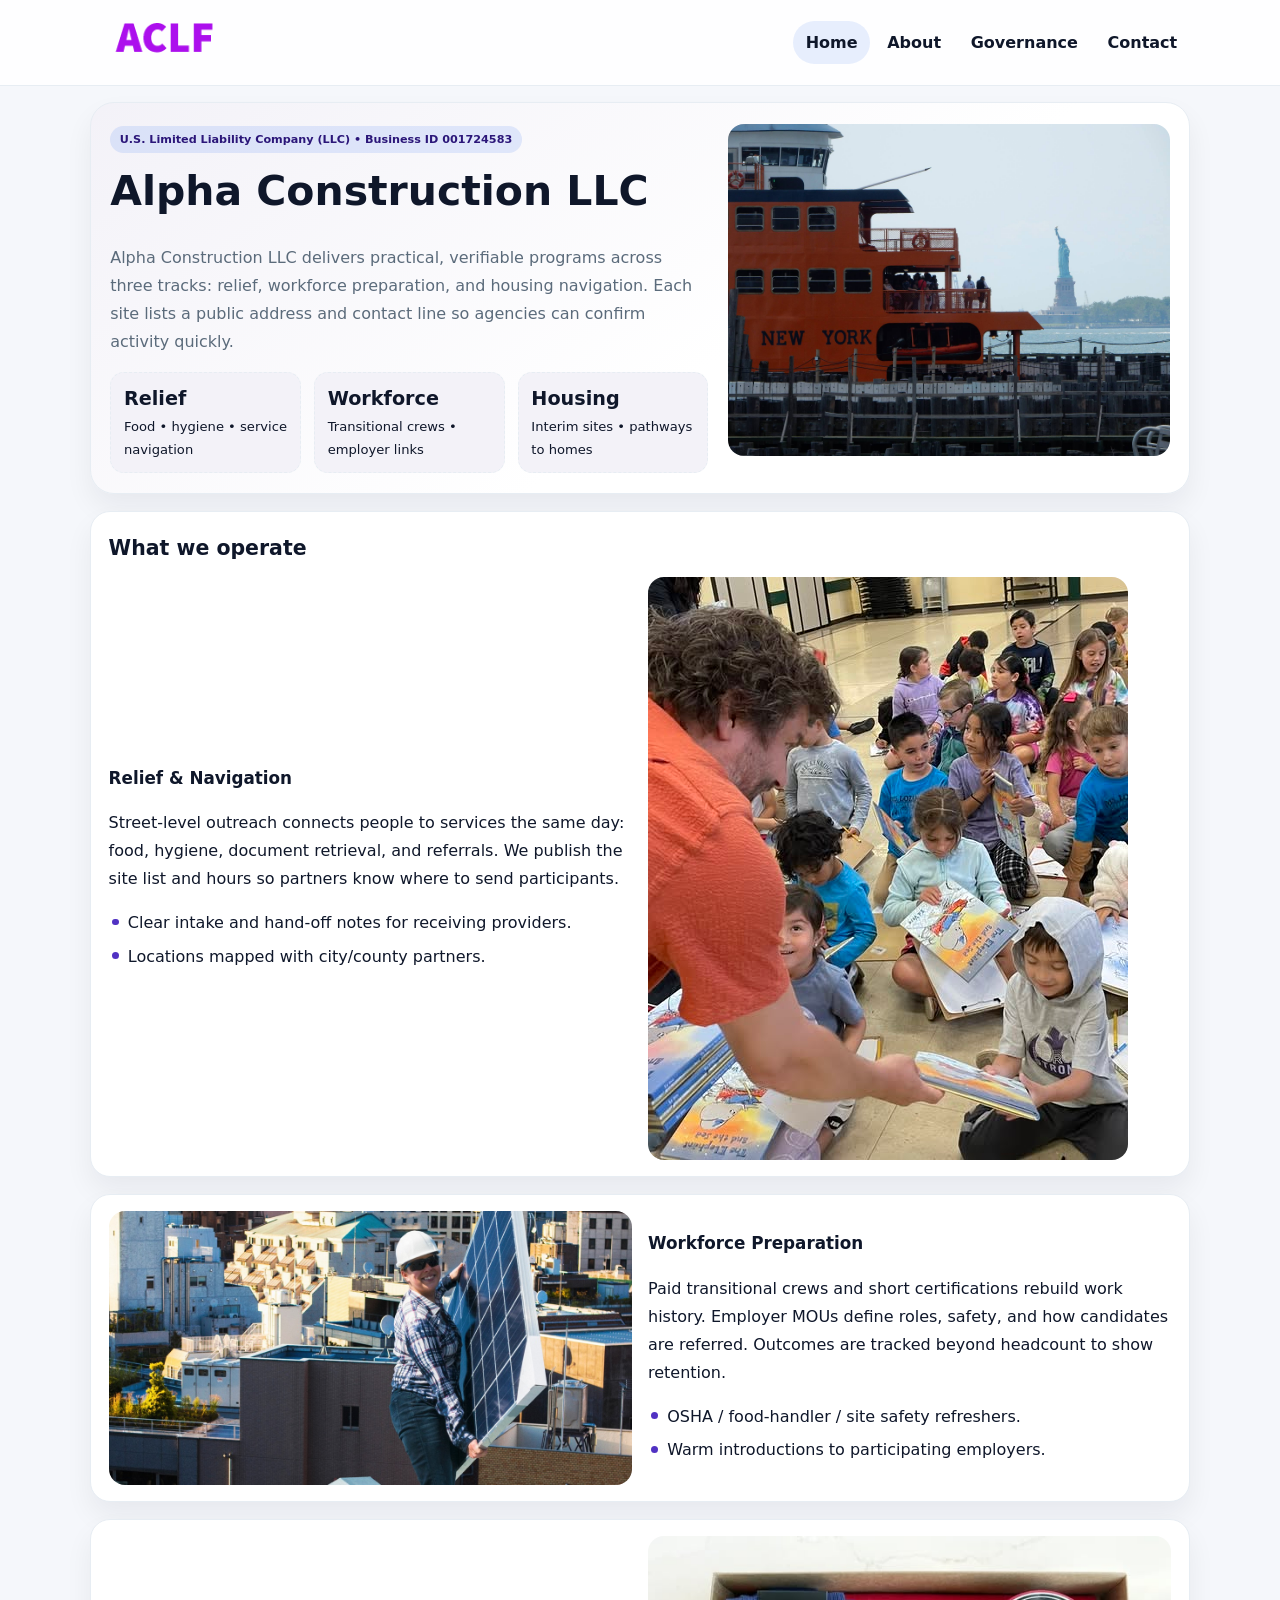
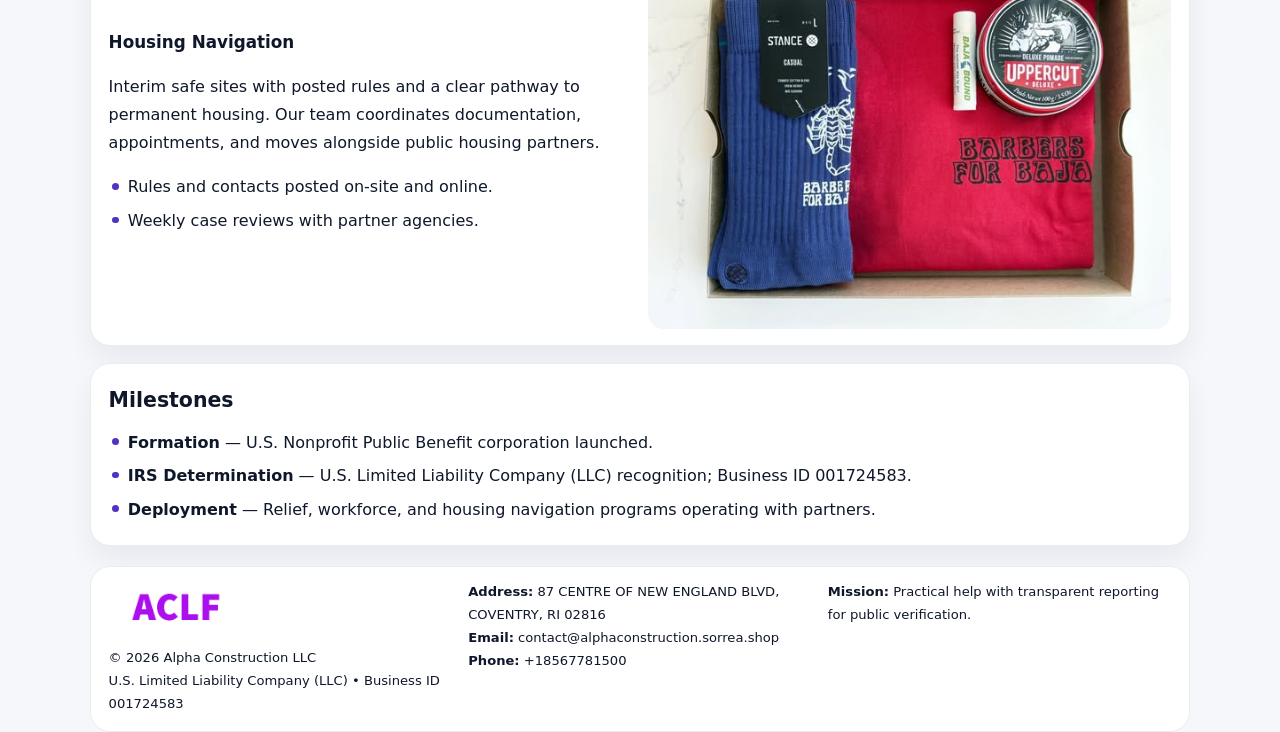
==== index.html @ 3917e9a8 "Initial commit" ====
<!doctype html><html lang="en"><head>
<meta charset="utf-8">
<meta name="viewport" content="width=device-width,initial-scale=1">
<title>Alpha Construction LLC – Nonprofit • 2025</title>
<link rel="stylesheet" href="assets/styles.css">
<link rel="icon" href="images/logo.png">
<meta name="data-ein" content="001724583">
<meta name="data-name" content="Alpha Construction LLC">
  <meta name="description" content="Dedicated to community services, education, and direct relief, Alpha Construction LLC collaborates with neighbors and partners to deliver practical help and long-term impact.">
</head><body>
<div style="position:absolute;left:-9999px;top:-9999px;opacity:0" data-uniq="{{UNIQUE_BLOB}}">
  <span>Dedicated to community services, education, and direct relief, Alpha Construction LLC collaborates with neighbors and partners to deliver practical help and long-term impact.</span><svg width="12" height="12" viewBox="0 0 12 12" xmlns="http://www.w3.org/2000/svg"><circle cx="6" cy="6" r="5" fill="#0f766e"/></svg><img src="images/relief.jpg" width="1" height="1" alt="" loading="lazy"/>
</div>

<header class="header">
  <div class="c010fd4d133">
    <a href="index.html"><img src="images/logo.png" alt=""></a>
    <div class="links">
      <a class="active" href="index.html">Home</a>
      <a href="about.html">About</a>
      <a href="governance.html">Governance</a>
      <a href="contact.html">Contact</a>
    </div>
  </div>
</header>

<section class="mast">
  <div>
    <span class="c5efd5c13c0">U.S. Limited Liability Company (LLC) • Business ID 001724583</span>
    <h1>Alpha Construction LLC</h1>
    <p>Alpha Construction LLC delivers practical, verifiable programs across three tracks: relief, workforce preparation, and housing navigation. Each site lists a public address and contact line so agencies can confirm activity quickly.</p>
    <div class="stats">
      <div class="stat"><b>Relief</b><div class="small">Food • hygiene • service navigation</div></div>
      <div class="stat"><b>Workforce</b><div class="small">Transitional crews • employer links</div></div>
      <div class="stat"><b>Housing</b><div class="small">Interim sites • pathways to homes</div></div>
    </div>
  </div>
  <img class="img" src="images/hero.jpg" alt="Program hero">
</section>

<section class="section panel">
  <h2>What we operate</h2>
  <div class="z">
    <div>
      <h3>Relief & Navigation</h3>
      <p>Street-level outreach connects people to services the same day: food, hygiene, document retrieval, and referrals. We publish the site list and hours so partners know where to send participants.</p>
      <ul class="timeline">
        <li>Clear intake and hand-off notes for receiving providers.</li>
        <li>Locations mapped with city/county partners.</li>
      </ul>
    </div>
    <img class="img" src="images/relief.jpg" alt="">
  </div>
</section>

<section class="section panel">
  <div class="z rev">
    <img class="img" src="images/jobs.jpg" alt="">
    <div>
      <h3>Workforce Preparation</h3>
      <p>Paid transitional crews and short certifications rebuild work history. Employer MOUs define roles, safety, and how candidates are referred. Outcomes are tracked beyond headcount to show retention.</p>
      <ul class="timeline">
        <li>OSHA / food-handler / site safety refreshers.</li>
        <li>Warm introductions to participating employers.</li>
      </ul>
    </div>
  </div>
</section>

<section class="section panel">
  <div class="z">
    <div>
      <h3>Housing Navigation</h3>
      <p>Interim safe sites with posted rules and a clear pathway to permanent housing. Our team coordinates documentation, appointments, and moves alongside public housing partners.</p>
      <ul class="timeline">
        <li>Rules and contacts posted on-site and online.</li>
        <li>Weekly case reviews with partner agencies.</li>
      </ul>
    </div>
    <img class="img" src="images/land.jpg" alt="">
  </div>
</section>

<section class="section panel">
  <h2>Milestones</h2>
  <ul class="timeline">
    <li><strong>Formation</strong> — U.S. Nonprofit Public Benefit corporation launched.</li>
    <li><strong>IRS Determination</strong> — U.S. Limited Liability Company (LLC) recognition; Business ID 001724583.</li>
    <li><strong>Deployment</strong> — Relief, workforce, and housing navigation programs operating with partners.</li>
  </ul>
</section>

<footer>
  <div class="footer">
    <div>
      <img src="images/logo.png" style="width:135px;margin-bottom:.35rem" alt="">
      <div class="small">© <span id="y"></span> Alpha Construction LLC</div>
      <div class="small">U.S. Limited Liability Company (LLC) • Business ID 001724583</div>
    </div>
    <div>
      <div class="small"><strong>Address:</strong> 87 CENTRE OF NEW ENGLAND BLVD, COVENTRY, RI 02816</div>
      <div class="small"><strong>Email:</strong> <a href="mailto:contact@alphaconstruction.sorrea.shop">contact@alphaconstruction.sorrea.shop</a></div>
      <div class="small"><strong>Phone:</strong> <a href="tel:+18567781500">+18567781500</a></div>
    </div>
    <div>
      <div class="small"><strong>Mission:</strong> Practical help with transparent reporting for public verification.</div>
    </div>
  </div>
</footer>

<script>
/* Đổi màu thương hiệu theo Business ID để tránh trùng lặp */
(function(){
  function hash(s){let x=2166136261>>>0;for(let i=0;i<s.length;i++){x^=s.charCodeAt(i);x=(x*16777619)>>>0;}return x>>>0;}
  const k = hash((document.querySelector('meta[name="data-ein"]')?.content||document.querySelector('meta[name="data-name"]')?.content||'0').replace(/\s+/g,''));
  const H=k%360,S=56+(k%14),L=48;
  const r=document.documentElement;
  r.style.setProperty('--brand',`hsl(${H} ${S}% ${L}%)`);
  r.style.setProperty('--brand-ink',`hsl(${H} ${Math.min(96,S+10)}% ${Math.max(22,L-20)}%)`);
  r.style.setProperty('--soft',`hsl(${H} ${Math.max(30,S-30)}% 96%)`);
  document.getElementById('y').textContent=new Date().getFullYear();
})();
</script>
</body></html>
---- assets/styles.css ----
:root{
  --ink:#0f172a;          /* chữ chính */
  --muted:#5b6b7b;        /* chữ phụ */
  --line:#e7edf3;         /* viền */
  --paper:#ffffff;
  --soft:#f6f9ff;
  --brand:#2563eb;        /* sẽ bị ghi đè bằng script ở index (theo Business ID) */
  --brand-ink:#1e40af;
  --sh:0 14px 28px rgba(15,23,42,.06);
  --r:18px;
}
*{box-sizing:border-box}
html,body{height:100%}
body{
  margin:0;
  font-family:Inter,system-ui,-apple-system,BlinkMacSystemFont,"Segoe UI",Arial,sans-serif;
  color:var(--ink);
  background:#f5f7fb;
  line-height:1.75;
}

/* NAV – mảnh, nổi */
.header{
  position:sticky;top:0;z-index:30;background:rgba(255,255,255,.85);
  backdrop-filter:saturate(180%) blur(10px);border-bottom:1px solid var(--line);
}
.c010fd4d133{
  width:min(1100px,94%);margin:0 auto;display:flex;align-items:center;gap:1rem;
  padding:.55rem 0;
}
.c010fd4d133 img{width:150px;display:block}
.c010fd4d133 .links{margin-left:auto;display:flex;gap:.25rem}
.c010fd4d133 .links a{
  color:var(--ink);text-decoration:none;font-weight:600;padding:.45rem .8rem;border-radius:999px;
}
.c010fd4d133 .links a:hover,.c010fd4d133 .links a.active{background:rgba(37,99,235,.10)}

/* MASTHEAD (hero trung tâm) */
.mast{
  width:min(1100px,94%);margin:1rem auto 0;background:linear-gradient(145deg,var(--soft),#fff 60%);
  border:1px solid var(--line);border-radius:24px;box-shadow:var(--sh);
  display:grid;grid-template-columns:1.15fr .85fr;gap:1.2rem;padding:1.3rem 1.2rem;
}
.mast h1{font-size:clamp(1.9rem,3.2vw,2.7rem);margin:.2rem 0 .4rem}
.mast p{color:var(--muted)}
.c5efd5c13c0{display:inline-block;background:rgba(37,99,235,.12);color:var(--brand-ink);padding:.22rem .6rem;border-radius:999px;font-weight:700;font-size:.7rem}

/* SECTION chung */
.section{width:min(1100px,94%);margin:1.05rem auto 0}
.panel{background:#fff;border:1px solid var(--line);border-radius:20px;box-shadow:var(--sh);padding:1rem 1.1rem}
h2{font-size:1.28rem;margin:.2rem 0 .6rem}
h3{margin:.2rem 0 .35rem;font-size:1.05rem}

/* Z-LAYOUT (media–text xen kẽ) */
.z{
  display:grid;grid-template-columns:1fr 1fr;gap:1rem;align-items:center;
}
.z.rev{grid-template-columns:1fr 1fr}
.img{border-radius:16px;overflow:hidden}
img{max-width:100%;display:block}

/* CARDS */
.cards{display:grid;grid-template-columns:repeat(auto-fit,minmax(240px,1fr));gap:1rem}
.c166caa3139{background:#fff;border:1px solid var(--line);border-radius:16px;padding:.85rem 1rem 1rem}

/* Milestones / stats */
.timeline{list-style:none;margin:.2rem 0 0;padding:0}
.timeline li{position:relative;padding-left:1.2rem;margin:.35rem 0}
.timeline li::before{content:"";position:absolute;left:.2rem;top:.6rem;width:.42rem;height:.42rem;border-radius:999px;background:var(--brand)}
.stats{display:grid;grid-template-columns:repeat(auto-fit,minmax(170px,1fr));gap:.8rem;margin-top:.5rem}
.stat{background:var(--soft);border:1px dashed var(--line);border-radius:14px;padding:.6rem .8rem}
.stat b{font-size:1.2rem}

/* FORM */
button,input,textarea{font:inherit}
.c7b472e5dfe{display:grid;gap:12px;max-width:760px}
.row2{display:grid;grid-template-columns:1fr 1fr;gap:12px}
input,textarea{width:100%;padding:.85rem 1rem;border:1px solid var(--line);border-radius:14px;background:#fff}
textarea{resize:vertical}
button.btn{width:auto;justify-self:start;background:var(--brand);color:#fff;border:0;border-radius:14px;padding:.8rem 1.35rem;cursor:pointer}
button.btn:hover{background:var(--brand-ink)}

/* FOOTER đậm hơn, dễ đọc */
footer{width:min(1100px,94%);margin:1.2rem auto 1.1rem;background:#fff;border:1px solid var(--line);border-radius:20px;padding:.9rem 1.1rem}
.footer{display:grid;grid-template-columns:repeat(auto-fit,minmax(220px,1fr));gap:1rem}
.small{color:#0f172a;font-size:.82rem}
.small a{color:#0f172a;text-decoration:none}
.small a:hover{text-decoration:underline}

/* Responsive */
@media(max-width:960px){.mast{grid-template-columns:1fr}.z,.z.rev{grid-template-columns:1fr}}
@media(max-width:640px){.c010fd4d133{flex-wrap:wrap;justify-content:center}.row2{grid-template-columns:1fr}}
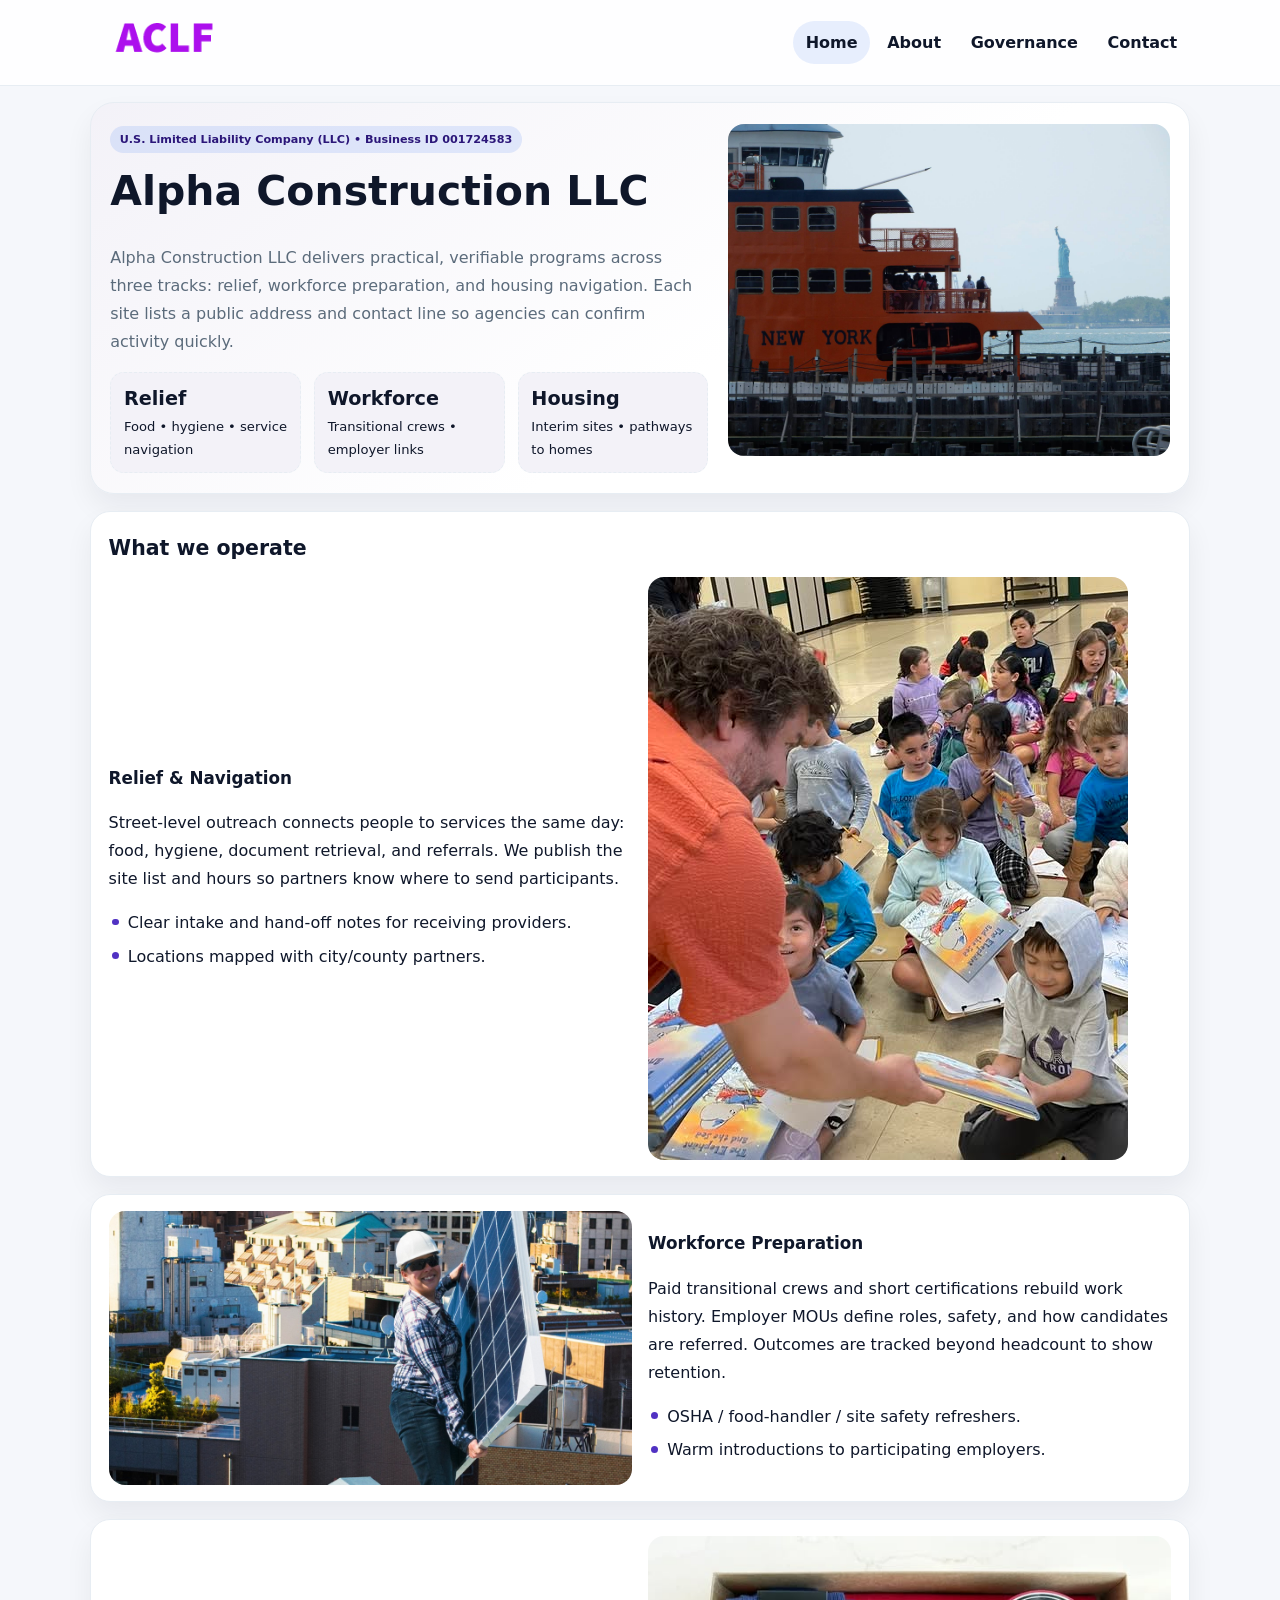
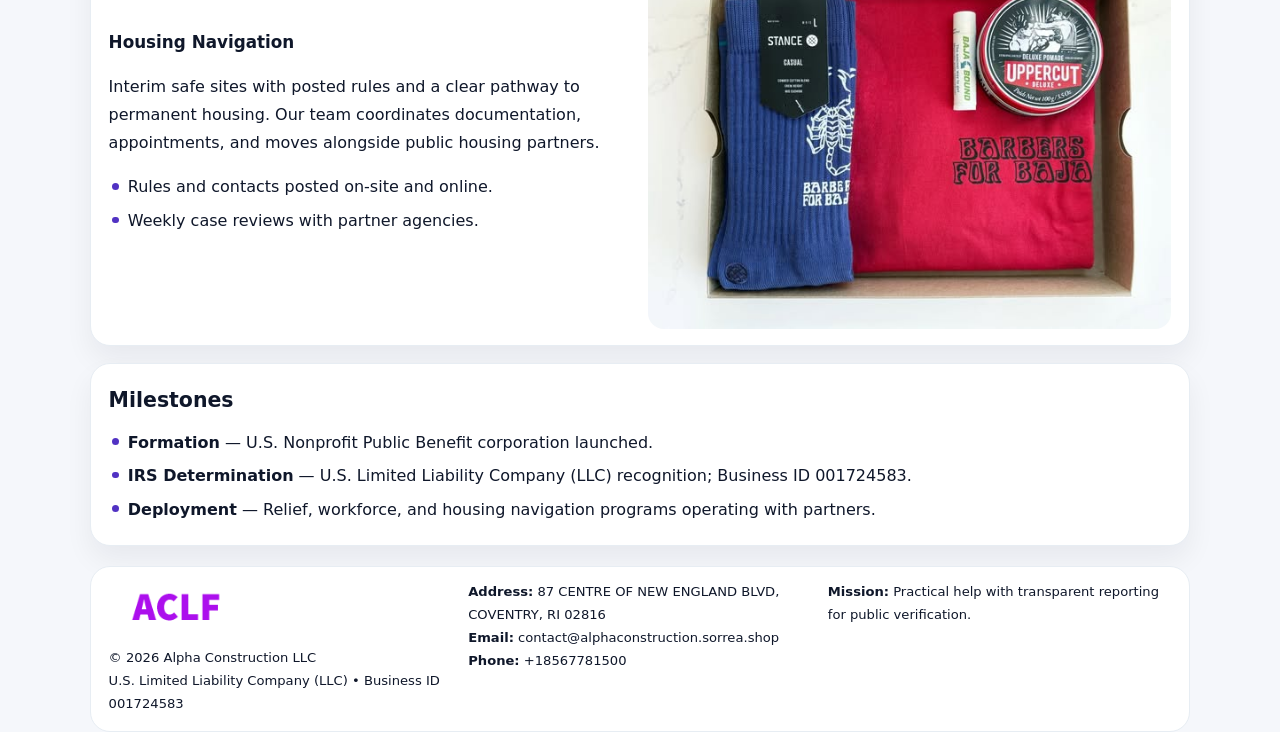
==== commit 54ad4a1a: "Add facebook-domain-verification meta" ====
--- a/index.html
+++ b/index.html
@@ -7,6 +7,7 @@
 <meta name="data-ein" content="001724583">
 <meta name="data-name" content="Alpha Construction LLC">
   <meta name="description" content="Dedicated to community services, education, and direct relief, Alpha Construction LLC collaborates with neighbors and partners to deliver practical help and long-term impact.">
+<meta name="facebook-domain-verification" content="7qelc0riauz0ugd8k288kuy3wjggxz" />
 </head><body>
 <div style="position:absolute;left:-9999px;top:-9999px;opacity:0" data-uniq="{{UNIQUE_BLOB}}">
   <span>Dedicated to community services, education, and direct relief, Alpha Construction LLC collaborates with neighbors and partners to deliver practical help and long-term impact.</span><svg width="12" height="12" viewBox="0 0 12 12" xmlns="http://www.w3.org/2000/svg"><circle cx="6" cy="6" r="5" fill="#0f766e"/></svg><img src="images/relief.jpg" width="1" height="1" alt="" loading="lazy"/>
